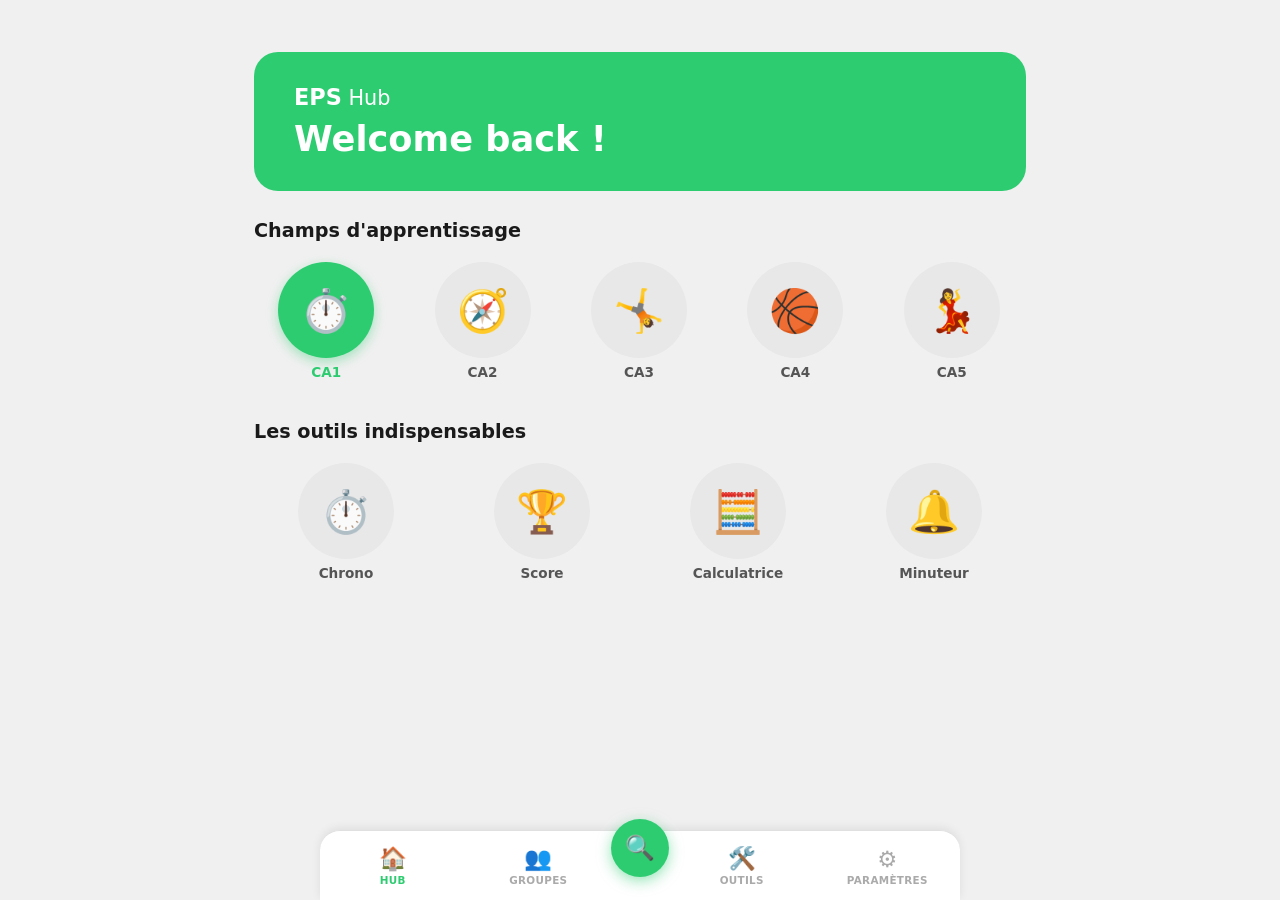
==== index.html @ 7dd991b6 "Update index.html" ====
<!DOCTYPE html>
<html lang="fr">
<head>
  <meta charset="UTF-8" />
  <meta name="viewport" content="width=device-width, initial-scale=1.0" />
  <meta name="theme-color" content="#2ecc71" />
  <title>EPSHub</title>

  <!-- PWA -->
  <link rel="manifest" href="manifest.json" />

  <!-- CSS -->
  <link rel="stylesheet" href="css/reset.css" />
  <link rel="stylesheet" href="css/layout.css" />
  <link rel="stylesheet" href="css/components/hub.css" />
  <link rel="stylesheet" href="css/components/chrono.css" />
  <link rel="stylesheet" href="css/responsive.css" />
</head>
<body>

  <!-- ===== APPLICATION ===== -->
  <div id="app">

    <!-- VUE HUB -->
    <div id="vue-hub" class="vue active">

      <!-- HEADER -->
      <header class="hub-header">
        <div class="hub-header__badge">
          <span class="hub-header__titre">
            <strong>EPS</strong> Hub
          </span>
          <span class="hub-header__message">Welcome back !</span>
        </div>
      </header>

      <!-- SECTION CA -->
      <section class="hub-section">
        <h2 class="hub-section__titre">Champs d'apprentissage</h2>
        <div class="hub-grille" id="grille-ca">
          <!-- Généré par ui.js -->
        </div>
      </section>

      <!-- SECTION OUTILS -->
      <section class="hub-section">
        <h2 class="hub-section__titre">Les outils indispensables</h2>
        <div class="hub-grille" id="grille-outils">
          <!-- Généré par ui.js -->
        </div>
      </section>

    </div><!-- fin vue-hub ✅ hub se ferme ici, proprement-->  

    <!-- VUE RECHERCHE -->
    <div id="vue-recherche" class="vue">
      <div class="recherche-container">
        <input 
          type="search" 
          id="input-recherche" 
          class="recherche-input" 
          placeholder="Rechercher un module..." 
          autocomplete="off"
        />
        <div id="resultats-recherche" class="recherche-resultats"></div>
      </div>
    </div>

    <!-- VUE GROUPES -->
    <div id="vue-groupes" class="vue">
      <p class="vue-placeholder">👥 Groupes — bientôt disponible</p>
    </div>


    <!-- VUE OUTILS -->
    <div id="vue-outils" class="vue">

      <header class="hub-header">
        <div class="hub-header__badge">
          <span class="hub-header__titre">🛠️ <strong>Outils</strong></span>
          <span class="hub-header__message">Outils transversaux</span>
        </div>
      </header>

      <section class="hub-section">
        <div class="hub-grille" id="grille-outils-vue">
          <!-- Généré par ui.js -->
        </div>
      </section>

    </div>


    <!-- VUE PARAMETRES -->
    <div id="vue-parametres" class="vue">
      <p class="vue-placeholder">⚙️ Paramètres — bientôt disponible</p>
    </div>

    <!-- VUE CHRONO ✅ vue indépendante, au même niveau que les autres-->  
    <div id="vue-chrono" class="vue">

      <!-- En-tête -->
      <div class="chrono-header">
        <button class="chrono-header__retour" id="btn-retour-chrono">←</button>
        <h1 class="chrono-header__titre">⏱️ Chronomètre</h1>
      </div>

      <!-- Onglets -->
      <div class="chrono-onglets">
        <button class="chrono-onglet active" data-mode="simple" id="onglet-simple">
          ⏱️ Simple
        </button>
        <button class="chrono-onglet" data-mode="multi" id="onglet-multi">
          👥 Multi
        </button>
      </div>

      <!-- Zone de rendu dynamique -->
      <div id="chrono-contenu"></div>

    </div><!-- fin vue-chrono -->

  </div><!-- fin app -->

  <!-- NAVBAR -->
  <nav class="navbar" id="navbar">
    <button class="navbar__btn active" data-vue="vue-hub">
      <span class="navbar__icone">🏠</span>
      <span class="navbar__label">Hub</span>
    </button>
    <button class="navbar__btn" data-vue="vue-groupes">
      <span class="navbar__icone">👥</span>
      <span class="navbar__label">Groupes</span>
    </button>

    <!-- Bouton central recherche -->
    <button class="navbar__btn navbar__btn--central" data-vue="vue-recherche">
      <span class="navbar__icone-central">🔍</span>
    </button>

    <button class="navbar__btn" data-vue="vue-outils">
      <span class="navbar__icone">🛠️</span>
      <span class="navbar__label">Outils</span>
    </button>
    <button class="navbar__btn" data-vue="vue-parametres">
      <span class="navbar__icone">⚙️</span>
      <span class="navbar__label">Paramètres</span>
    </button>
  </nav>

  <!-- JS -->
  <script src="js/config.js"></script>
  <script src="js/ui.js"></script>
  <script src="js/storage.js"></script>
  <script src="js/modules/outils/chrono/chrono.js"></script>
  <script src="js/modules/outils/chrono/chrono-ui.js"></script>
  <script src="js/modules/outils/chrono/chrono-events.js"></script>
  <script src="js/router.js"></script>
  <script src="js/app.js"></script>

</body>
</html>
---- css/layout.css ----
/* 📄 Fichier : /css/layout.css */
/* 🎯 Rôle : Structure générale de l'application */

/* Conteneur principal */
#app {
  min-height: 100dvh;
  padding-bottom: 80px; /* espace pour la navbar */
  overflow-y: auto;
}

/* ---- Vues ---- */
/* Toutes les vues sont cachées par défaut */
.vue {
  display: none;
  padding: 20px 16px;
  animation: fadeIn 0.2s ease;
}

/* La vue active est visible */
.vue.active {
  display: block;
}

/* Animation d'apparition */
@keyframes fadeIn {
  from { opacity: 0; transform: translateY(6px); }
  to   { opacity: 1; transform: translateY(0); }
}

/* Placeholder des vues non développées */
.vue-placeholder {
  text-align: center;
  color: #999;
  font-size: 1.1rem;
  margin-top: 40px;
}

/* ---- Navbar ---- */
.navbar {
  position: fixed;
  bottom: 0;
  left: 0;
  right: 0;
  height: 70px;
  background: #ffffff;
  border-top: 1px solid #e0e0e0;
  display: flex;
  align-items: center;
  justify-content: space-around;
  z-index: 100;
  box-shadow: 0 -2px 10px rgba(0,0,0,0.08);
}

/* Bouton navbar standard */
.navbar__btn {
  display: flex;
  flex-direction: column;
  align-items: center;
  gap: 2px;
  padding: 6px 12px;
  color: #aaa;
  transition: color 0.2s;
  flex: 1;
}

.navbar__btn.active {
  color: #2ecc71;
}

.navbar__icone {
  font-size: 1.4rem;
}

.navbar__label {
  font-size: 0.65rem;
  font-weight: 600;
  text-transform: uppercase;
  letter-spacing: 0.03em;
}

/* Bouton central surélevé */
.navbar__btn--central {
  position: relative;
  top: -18px;
  background: #2ecc71;
  border-radius: 50%;
  width: 58px;
  height: 58px;
  flex: none;
  box-shadow: 0 4px 14px rgba(46, 204, 113, 0.5);
  display: flex;
  align-items: center;
  justify-content: center;
  transition: transform 0.2s, box-shadow 0.2s;
}

.navbar__btn--central:active {
  transform: scale(0.93);
  box-shadow: 0 2px 8px rgba(46, 204, 113, 0.4);
}

.navbar__icone-central {
  font-size: 1.5rem;
}
---- css/components/hub.css ----
/* 📄 Fichier : /css/components/hub.css */
/* 🎯 Rôle : Styles spécifiques à la vue Hub */

/* ---- Header ---- */
.hub-header {
  margin-bottom: 28px;
}

.hub-header__badge {
  background: #2ecc71;
  border-radius: 20px;
  padding: 22px 24px;
  display: flex;
  flex-direction: column;
  gap: 8px;
}

.hub-header__titre {
  color: #ffffff;
  font-size: 1.3rem;
  font-weight: 500;
}

.hub-header__titre strong {
  font-weight: 800;
  font-size: 1.4rem;
}

.hub-header__message {
  color: #ffffff;
  font-size: 1.7rem;
  font-weight: 700;
}

/* ---- Sections ---- */
.hub-section {
  margin-bottom: 28px;
}

.hub-section__titre {
  font-size: 1rem;
  font-weight: 700;
  color: #1a1a1a;
  margin-bottom: 16px;
}

/* ---- Grille d'icônes ---- */
.hub-grille {
  display: flex;
  gap: 12px;
  flex-wrap: wrap;
}

/* ---- Carte icône ---- */
.hub-carte {
  display: flex;
  flex-direction: column;
  align-items: center;
  gap: 6px;
  cursor: pointer;
  /* 5 par ligne sur mobile : soustrait les 4 gaps de 12px */
  width: calc(20% - 10px);
  min-width: 58px;
  transition: transform 0.15s;
}

.hub-carte:active {
  transform: scale(0.92);
}

/* Cercle icône */
.hub-carte__icone {
  width: 58px;
  height: 58px;
  border-radius: 50%;
  background: #e8e8e8;
  display: flex;
  align-items: center;
  justify-content: center;
  font-size: 1.6rem;
  transition: background 0.2s, transform 0.2s;
}

/* État actif */
.hub-carte--actif .hub-carte__icone {
  background: #2ecc71;
  box-shadow: 0 4px 12px rgba(46, 204, 113, 0.4);
}

/* Label sous l'icône */
.hub-carte__label {
  font-size: 0.7rem;
  font-weight: 600;
  color: #555;
  text-align: center;
  line-height: 1.2;
}

.hub-carte--actif .hub-carte__label {
  color: #2ecc71;
}

/* ---- Grille outils (4 par ligne) ---- */
.hub-grille--outils .hub-carte {
  width: calc(25% - 9px);
}

/* ---- Vue Recherche ---- */
.recherche-container {
  padding-top: 10px;
}

.recherche-input {
  width: 100%;
  padding: 14px 18px;
  border-radius: 14px;
  border: 2px solid #e0e0e0;
  font-size: 1rem;
  background: #fff;
  outline: none;
  transition: border-color 0.2s;
  box-sizing: border-box;
}

.recherche-input:focus {
  border-color: #2ecc71;
}

.recherche-resultats {
  margin-top: 16px;
}

/* ---- Vue placeholder (vues non développées) ---- */
.vue-placeholder {
  text-align: center;
  color: #aaa;
  font-size: 1.1rem;
  margin-top: 60px;
}
---- css/components/chrono.css ----
/* 📄 Fichier : /css/components/chrono.css */
/* 🎯 Rôle : Styles du chronomètre (simple et multi) */

/* ─── Vue chrono ─────────────────────────────────────────────── */
.vue-chrono {
  display: flex;
  flex-direction: column;
  align-items: center;
  padding: 1rem;
  padding-bottom: 100px;
}

/* ─── Mode Simple ────────────────────────────────────────────── */
.chrono-simple {
  width: 100%;
  max-width: 600px;   /* ✅ limite la largeur */
  margin: 0 auto;     /* ✅ centre le bloc */
  display: flex;
  flex-direction: column;
  align-items: center;
  gap: 0.8rem;
}

/* ─── Mode Multi ─────────────────────────────────────────────── */
.chrono-multi {
  width: 100%;
  max-width: 600px;   /* ✅ limite la largeur */
  margin: 0 auto;     /* ✅ centre le bloc */
  display: flex;
  flex-direction: column;
  align-items: center;
  gap: 1rem;
}


/* ─── En-tête avec retour ────────────────────────────────────── */
.chrono-header {
  display: flex;
  align-items: center;
  justify-content: center;
  width: 100%;
  max-width: 600px;
  margin-bottom: 1rem;
  position: relative;
}

.chrono-header__retour {
  position: absolute;
  left: 0;
  background: none;
  border: none;
  font-size: 1.5rem;
  cursor: pointer;
  padding: 0.5rem;
}

.chrono-header__titre {
  font-size: 1.3rem;
  font-weight: 700;
}

/* ─── Onglets ────────────────────────────────────────────────── */
.chrono-onglets {
  display: flex;
  gap: 0.5rem;
  margin-bottom: 1.5rem;
  background: #f0f0f0;
  border-radius: 12px;
  padding: 4px;
}

.chrono-onglet {
  flex: 1;
  padding: 0.6rem 1.2rem;
  border: none;
  border-radius: 10px;
  background: transparent;
  font-size: 1rem;
  font-weight: 600;
  cursor: pointer;
  transition: background 0.2s, color 0.2s;
  color: #666;
}

.chrono-onglet.active {
  background: #fff;
  color: #2ecc71;
  box-shadow: 0 2px 8px rgba(0,0,0,0.1);
}

/* ─── Zone de contenu ────────────────────────────────────────── */
#chrono-contenu {
  width: 100%;
  max-width: 600px;
  display: flex;
  flex-direction: column;
  align-items: center;
}

/* ─── Affichage du temps ─────────────────────────────────────── */
.chrono-affichage {
  font-size: 4rem;
  font-weight: 800;
  letter-spacing: 4px;
  font-family: 'Courier New', monospace;
  color: #1a1a2e;
  margin: 1rem 0;
  text-align: center;
}

/* ─── Boutons génériques ─────────────────────────────────────── */
.chrono-boutons {
  display: flex;
  gap: 0.8rem;
  justify-content: center;
  flex-wrap: wrap;
  margin-bottom: 0.8rem;
}

.chrono-btn {
  padding: 0.9rem 1.6rem;
  border: none;
  border-radius: 14px;
  font-size: 1rem;
  font-weight: 700;
  cursor: pointer;
  transition: transform 0.1s, opacity 0.2s;
}

.chrono-btn:active { transform: scale(0.96); }

.chrono-btn--principal {
  background: #2ecc71;
  color: #fff;
  min-width: 160px;
}

.chrono-btn--pause {
  background: #e67e22;
}

.chrono-btn--secondaire {
  background: #ecf0f1;
  color: #333;
}

.chrono-btn--split {
  background: #3498db;
  color: #fff;
  width: 100%;
  max-width: 340px;
  margin-bottom: 1rem;
}

.chrono-btn--split:disabled {
  opacity: 0.4;
  cursor: not-allowed;
}

/* ─── Liste des splits ───────────────────────────────────────── */
.chrono-splits {
  width: 100%;
  max-width: 340px;
  max-height: 200px;
  overflow-y: auto;
  background: #f8f9fa;
  border-radius: 12px;
  padding: 0.8rem;
}

.chrono-split__item {
  padding: 0.4rem 0.6rem;
  border-bottom: 1px solid #eee;
  font-family: 'Courier New', monospace;
  font-size: 0.95rem;
  color: #333;
}

.chrono-splits__vide {
  color: #aaa;
  font-size: 0.9rem;
  text-align: center;
  margin: 0;
}

/* ─── Mode Multi ─────────────────────────────────────────────── */
.chrono-multi {
  width: 100%;
  display: flex;
  flex-direction: column;
  align-items: center;
  gap: 1rem;
}

.chrono-multi__globaux {
  display: flex;
  gap: 0.5rem;
  flex-wrap: wrap;
  justify-content: center;
}

.chrono-btn--global {
  background: #2c3e50;
  color: #fff;
  font-size: 0.85rem;
  padding: 0.7rem 1rem;
}

.chrono-btn--ajouter {
  background: #ecf0f1;
  color: #2c3e50;
  font-size: 0.9rem;
  border: 2px dashed #bdc3c7;
  width: 100%;
  max-width: 400px;
}

/* ─── Grille des cartes ──────────────────────────────────────── */
.chrono-multi__grille {
  display: grid;
  grid-template-columns: repeat(2, 1fr);
  gap: 0.8rem;
  width: 100%;
  max-width: 600px;
}

/* ─── Carte individuelle ─────────────────────────────────────── */
.chrono-carte {
  background: #fff;
  border-radius: 16px;
  padding: 0.8rem;
  box-shadow: 0 2px 12px rgba(0,0,0,0.08);
  display: flex;
  flex-direction: column;
  align-items: center;
  gap: 0.5rem;
}

.chrono-carte__nom {
  width: 100%;
  text-align: center;
  font-weight: 700;
  font-size: 0.95rem;
  border: none;
  border-bottom: 2px solid #eee;
  background: transparent;
  padding: 0.2rem;
  color: #1a1a2e;
}

.chrono-carte__nom:focus {
  outline: none;
  border-bottom-color: #2ecc71;
}

.chrono-carte__temps {
  font-size: 1.6rem;
  font-weight: 800;
  font-family: 'Courier New', monospace;
  color: #1a1a2e;
  letter-spacing: 2px;
}

.chrono-carte__boutons {
  display: flex;
  gap: 0.3rem;
  flex-wrap: wrap;
  justify-content: center;
}

.chrono-btn--sm {
  padding: 0.5rem 0.7rem;
  font-size: 0.9rem;
  border-radius: 10px;
  background: #ecf0f1;
  color: #333;
  min-width: 40px;
}

.chrono-btn--danger {
  background: #fadbd8;
  color: #c0392b;
}

.chrono-carte__splits {
  width: 100%;
  max-height: 100px;
  overflow-y: auto;
  background: #f8f9fa;
  border-radius: 8px;
  padding: 0.4rem;
}
---- css/responsive.css ----
/* 📄 Fichier : /css/responsive.css */
/* 🎯 Rôle : Adaptations responsive — mobile, tablette, desktop */

/* ---- Base mobile (défaut) ---- */
/* Tout est déjà pensé mobile-first dans layout.css et hub.css */

/* ---- Tablette (600px → 1023px) ---- */
@media (min-width: 600px) {

  /* Contenu principal plus aéré */
  .hub-header__badge {
    padding: 28px 32px;
  }

  .hub-header__message {
    font-size: 2rem;
  }

  /* Icônes CA plus grandes */
  .hub-carte__icone {
    width: 80px;
    height: 80px;
    font-size: 2.2rem;
  }

  .hub-carte__label {
    font-size: 0.78rem;
  }

  /* Sections plus espacées */
  .hub-section__titre {
    font-size: 1.1rem;
    margin-bottom: 20px;
  }
}

/* ---- Desktop (1024px et +) ---- */
@media (min-width: 1024px) {

  /* Fond gris derrière pour effet app */
  body {
    background: #f0f0f0;
  }

  /* Contenu scrollable centré avec max-width généreux */
  #app {
    max-width: 900px;
    margin: 0 auto;
    padding: 32px 48px 120px 48px;
  }

  /* Navbar centrée et limitée */
  .navbar {
    max-width: 900px;
    left: 50%;
    transform: translateX(-50%);
    border-radius: 20px 20px 0 0;
  }

  .hub-header__badge {
    padding: 32px 40px;
    border-radius: 24px;
  }

  .hub-header__message {
    font-size: 2.2rem;
  }

  /* Icônes encore plus grandes sur desktop */
  .hub-carte__icone {
    width: 96px;
    height: 96px;
    font-size: 2.6rem;
  }

  .hub-carte__label {
    font-size: 0.85rem;
  }

  /* Espacement sections */
  .hub-section {
    margin-bottom: 40px;
  }

  .hub-section__titre {
    font-size: 1.2rem;
  }

  /* Hover desktop uniquement */
  .hub-carte:hover .hub-carte__icone {
    background: #d4f5e2;
    transform: translateY(-3px);
  }

  .hub-carte--actif:hover .hub-carte__icone {
    background: #27ae60;
  }
}
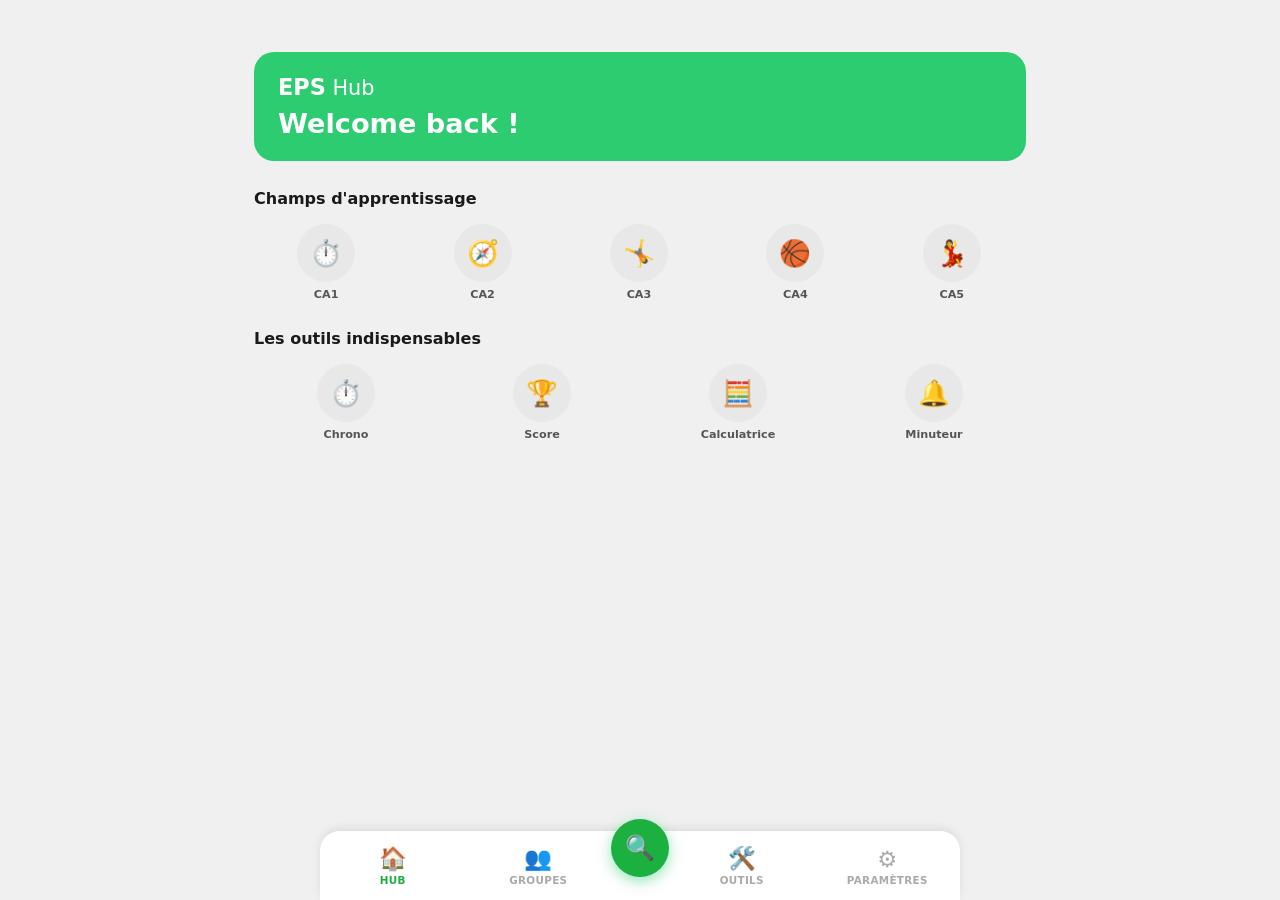
==== commit c0a642c8: "Update index.html" ====
--- a/index.html
+++ b/index.html
@@ -9,32 +9,55 @@
   <!-- PWA -->
   <link rel="manifest" href="manifest.json" />
 
-  <!-- CSS -->
+  <!-- ═══════════════════════════════════════
+       CSS — SOCLE
+  ═══════════════════════════════════════ -->
   <link rel="stylesheet" href="css/reset.css" />
   <link rel="stylesheet" href="css/layout.css" />
+  <link rel="stylesheet" href="css/responsive.css" />
+
+  <!-- ═══════════════════════════════════════
+       CSS — COMPOSANTS PRINCIPAUX
+  ═══════════════════════════════════════ -->
   <link rel="stylesheet" href="css/components/hub.css" />
+
+  <!-- ═══════════════════════════════════════
+       CSS — MODULES OUTILS
+       👉 Ajouter ici le CSS de chaque outil
+  ═══════════════════════════════════════ -->
   <link rel="stylesheet" href="css/components/chrono.css" />
-  <link rel="stylesheet" href="css/responsive.css" />
+  <link rel="stylesheet" href="css/components/scoreboard.css" />
+  <!-- <link rel="stylesheet" href="css/components/minuteur.css" /> -->
+  <!-- <link rel="stylesheet" href="css/components/equipes.css" /> -->
+
+  <!-- ═══════════════════════════════════════
+       CSS — MODULES CA (Champs d'apprentissage)
+       👉 Ajouter ici le CSS de chaque CA
+  ═══════════════════════════════════════ -->
+  <!-- <link rel="stylesheet" href="css/components/natation.css" /> -->
+  <!-- <link rel="stylesheet" href="css/components/escalade.css" /> -->
+
 </head>
 <body>
 
-  <!-- ===== APPLICATION ===== -->
+  <!-- ╔═══════════════════════════════════════╗
+       ║           APPLICATION                 ║
+       ╚═══════════════════════════════════════╝ -->
   <div id="app">
 
-    <!-- VUE HUB -->
+
+    <!-- ━━━━━━━━━━━━━━━━━━━━━━━━━━━━━━━━━━━━━━
+         VUE — HUB (accueil principal)
+    ━━━━━━━━━━━━━━━━━━━━━━━━━━━━━━━━━━━━━━ -->
     <div id="vue-hub" class="vue active">
 
-      <!-- HEADER -->
       <header class="hub-header">
         <div class="hub-header__badge">
-          <span class="hub-header__titre">
-            <strong>EPS</strong> Hub
-          </span>
+          <span class="hub-header__titre"><strong>EPS</strong> Hub</span>
           <span class="hub-header__message">Welcome back !</span>
         </div>
       </header>
 
-      <!-- SECTION CA -->
       <section class="hub-section">
         <h2 class="hub-section__titre">Champs d'apprentissage</h2>
         <div class="hub-grille" id="grille-ca">
@@ -42,7 +65,6 @@
         </div>
       </section>
 
-      <!-- SECTION OUTILS -->
       <section class="hub-section">
         <h2 class="hub-section__titre">Les outils indispensables</h2>
         <div class="hub-grille" id="grille-outils">
@@ -50,29 +72,37 @@
         </div>
       </section>
 
-    </div><!-- fin vue-hub ✅ hub se ferme ici, proprement-->  
-
-    <!-- VUE RECHERCHE -->
+    </div><!-- ━━━ fin vue-hub ━━━ -->
+
+
+    <!-- ━━━━━━━━━━━━━━━━━━━━━━━━━━━━━━━━━━━━━━
+         VUE — NAVBAR : RECHERCHE
+    ━━━━━━━━━━━━━━━━━━━━━━━━━━━━━━━━━━━━━━ -->
     <div id="vue-recherche" class="vue">
       <div class="recherche-container">
-        <input 
-          type="search" 
-          id="input-recherche" 
-          class="recherche-input" 
-          placeholder="Rechercher un module..." 
+        <input
+          type="search"
+          id="input-recherche"
+          class="recherche-input"
+          placeholder="Rechercher un module..."
           autocomplete="off"
         />
         <div id="resultats-recherche" class="recherche-resultats"></div>
       </div>
-    </div>
-
-    <!-- VUE GROUPES -->
+    </div><!-- ━━━ fin vue-recherche ━━━ -->
+
+
+    <!-- ━━━━━━━━━━━━━━━━━━━━━━━━━━━━━━━━━━━━━━
+         VUE — NAVBAR : GROUPES
+    ━━━━━━━━━━━━━━━━━━━━━━━━━━━━━━━━━━━━━━ -->
     <div id="vue-groupes" class="vue">
       <p class="vue-placeholder">👥 Groupes — bientôt disponible</p>
-    </div>
-
-
-    <!-- VUE OUTILS -->
+    </div><!-- ━━━ fin vue-groupes ━━━ -->
+
+
+    <!-- ━━━━━━━━━━━━━━━━━━━━━━━━━━━━━━━━━━━━━━
+         VUE — NAVBAR : OUTILS (liste des outils)
+    ━━━━━━━━━━━━━━━━━━━━━━━━━━━━━━━━━━━━━━ -->
     <div id="vue-outils" class="vue">
 
       <header class="hub-header">
@@ -88,41 +118,98 @@
         </div>
       </section>
 
-    </div>
-
-
-    <!-- VUE PARAMETRES -->
+    </div><!-- ━━━ fin vue-outils ━━━ -->
+
+
+    <!-- ━━━━━━━━━━━━━━━━━━━━━━━━━━━━━━━━━━━━━━
+         VUE — NAVBAR : PARAMÈTRES
+    ━━━━━━━━━━━━━━━━━━━━━━━━━━━━━━━━━━━━━━ -->
     <div id="vue-parametres" class="vue">
       <p class="vue-placeholder">⚙️ Paramètres — bientôt disponible</p>
-    </div>
-
-    <!-- VUE CHRONO ✅ vue indépendante, au même niveau que les autres-->  
+    </div><!-- ━━━ fin vue-parametres ━━━ -->
+
+
+    <!-- ════════════════════════════════════════
+         MODULES — OUTILS
+         👉 Ajouter chaque outil ici
+    ════════════════════════════════════════ -->
+
+    <!-- ┌─────────────────────────────────────┐
+         │  OUTIL : CHRONOMÈTRE               │
+         └─────────────────────────────────────┘ -->
     <div id="vue-chrono" class="vue">
 
-      <!-- En-tête -->
       <div class="chrono-header">
         <button class="chrono-header__retour" id="btn-retour-chrono">←</button>
         <h1 class="chrono-header__titre">⏱️ Chronomètre</h1>
       </div>
 
-      <!-- Onglets -->
       <div class="chrono-onglets">
-        <button class="chrono-onglet active" data-mode="simple" id="onglet-simple">
-          ⏱️ Simple
-        </button>
-        <button class="chrono-onglet" data-mode="multi" id="onglet-multi">
-          👥 Multi
-        </button>
-      </div>
-
-      <!-- Zone de rendu dynamique -->
+        <button class="chrono-onglet active" data-mode="simple" id="onglet-simple">⏱️ Simple</button>
+        <button class="chrono-onglet" data-mode="multi" id="onglet-multi">👥 Multi</button>
+      </div>
+
       <div id="chrono-contenu"></div>
 
-    </div><!-- fin vue-chrono -->
-
-  </div><!-- fin app -->
-
-  <!-- NAVBAR -->
+    </div><!-- ━━━ fin vue-chrono ━━━ -->
+
+
+    <!-- ┌─────────────────────────────────────┐
+         │  OUTIL : SCOREBOARD                │
+         └─────────────────────────────────────┘ -->
+    <div id="vue-scoreboard" class="vue">
+
+      <div class="chrono-header">
+        <button class="chrono-header__retour" id="btn-retour-scoreboard">←</button>
+        <h1 class="chrono-header__titre">🏆 Scoreboard</h1>
+      </div>
+
+      <div id="scoreboard-conteneur"></div>
+
+    </div><!-- ━━━ fin vue-scoreboard ━━━ -->
+
+
+    <!-- ┌─────────────────────────────────────┐
+         │  OUTIL : MINUTEUR (à venir)        │
+         └─────────────────────────────────────┘ -->
+    <!--
+    <div id="vue-minuteur" class="vue">
+      <div id="minuteur-conteneur"></div>
+    </div>
+    -->
+
+
+    <!-- ┌─────────────────────────────────────┐
+         │  OUTIL : ÉQUIPES (à venir)         │
+         └─────────────────────────────────────┘ -->
+    <!--
+    <div id="vue-equipes" class="vue">
+      <div id="equipes-conteneur"></div>
+    </div>
+    -->
+
+
+    <!-- ════════════════════════════════════════
+         MODULES — CHAMPS D'APPRENTISSAGE (CA)
+         👉 Ajouter chaque CA ici
+    ════════════════════════════════════════ -->
+
+    <!-- ┌─────────────────────────────────────┐
+         │  CA1 : NATATION (à venir)          │
+         └─────────────────────────────────────┘ -->
+    <!--
+    <div id="vue-natation" class="vue">
+      <div id="natation-conteneur"></div>
+    </div>
+    -->
+
+
+  </div><!-- ╚═══ fin app ═══╝ -->
+
+
+  <!-- ╔═══════════════════════════════════════╗
+       ║              NAVBAR                   ║
+       ╚═══════════════════════════════════════╝ -->
   <nav class="navbar" id="navbar">
     <button class="navbar__btn active" data-vue="vue-hub">
       <span class="navbar__icone">🏠</span>
@@ -132,12 +219,9 @@
       <span class="navbar__icone">👥</span>
       <span class="navbar__label">Groupes</span>
     </button>
-
-    <!-- Bouton central recherche -->
     <button class="navbar__btn navbar__btn--central" data-vue="vue-recherche">
       <span class="navbar__icone-central">🔍</span>
     </button>
-
     <button class="navbar__btn" data-vue="vue-outils">
       <span class="navbar__icone">🛠️</span>
       <span class="navbar__label">Outils</span>
@@ -148,13 +232,39 @@
     </button>
   </nav>
 
-  <!-- JS -->
+
+  <!-- ╔═══════════════════════════════════════╗
+       ║           SCRIPTS JS                  ║
+       ╚═══════════════════════════════════════╝ -->
+
+  <!-- Socle -->
   <script src="js/config.js"></script>
   <script src="js/ui.js"></script>
   <script src="js/storage.js"></script>
+
+  <!-- ═══════════════════════════════════════
+       MODULES — OUTILS
+       👉 Ajouter les scripts de chaque outil ici
+  ═══════════════════════════════════════ -->
   <script src="js/modules/outils/chrono/chrono.js"></script>
   <script src="js/modules/outils/chrono/chrono-ui.js"></script>
   <script src="js/modules/outils/chrono/chrono-events.js"></script>
+
+  <script src="js/modules/outils/scoreboard/scoreboard.js"></script>
+  <script src="js/modules/outils/scoreboard/scoreboard-ui.js"></script>
+  <script src="js/modules/outils/scoreboard/scoreboard-timer.js"></script>
+  <script src="js/modules/outils/scoreboard/scoreboard-events.js"></script>
+
+  <!-- <script src="js/modules/outils/minuteur/minuteur.js"></script> -->
+  <!-- <script src="js/modules/outils/equipes/equipes.js"></script> -->
+
+  <!-- ═══════════════════════════════════════
+       MODULES — CHAMPS D'APPRENTISSAGE
+       👉 Ajouter les scripts de chaque CA ici
+  ═══════════════════════════════════════ -->
+  <!-- <script src="js/modules/ca1-natation/natation-events.js"></script> -->
+
+  <!-- Routeur & init (toujours en dernier) -->
   <script src="js/router.js"></script>
   <script src="js/app.js"></script>
 
--- a/css/layout.css
+++ b/css/layout.css
@@ -64,7 +64,7 @@
 }
 
 .navbar__btn.active {
-  color: #2ecc71;
+  color: #1cb040ff;
 }
 
 .navbar__icone {
@@ -82,7 +82,7 @@
 .navbar__btn--central {
   position: relative;
   top: -18px;
-  background: #2ecc71;
+  background: #1cb040ff;
   border-radius: 50%;
   width: 58px;
   height: 58px;
--- a/css/components/chrono.css
+++ b/css/components/chrono.css
@@ -90,11 +90,12 @@
 
 /* ─── Zone de contenu ────────────────────────────────────────── */
 #chrono-contenu {
+  display: flex;
+  flex-direction: column;
+  align-items: center;        /* ✅ centre le contenu du chrono uniquement */
   width: 100%;
   max-width: 600px;
-  display: flex;
-  flex-direction: column;
-  align-items: center;
+  margin: 0 auto; 
 }
 
 /* ─── Affichage du temps ─────────────────────────────────────── */
--- a/css/components/scoreboard.css
+++ b/css/components/scoreboard.css
@@ -0,0 +1,308 @@
+/* 📄 Fichier : /css/components/scoreboard.css */
+/* 🎯 Rôle : Styles visuels du module Scoreboard */
+
+/* ═══════════════════════════════════════════
+   CONTENEUR PRINCIPAL
+═══════════════════════════════════════════ */
+.scoreboard-wrapper {
+  display: flex;
+  flex-direction: column;
+  gap: 12px;
+  padding: 12px;
+  max-width: 900px;
+  margin: 0 auto;
+}
+
+/* ═══════════════════════════════════════════
+   BARRE DE CONFIGURATION (mode, sets, chrono)
+═══════════════════════════════════════════ */
+.scoreboard-config {
+  background: #1e1e2e;
+  border-radius: 12px;
+  padding: 12px 16px;
+  display: flex;
+  flex-wrap: wrap;
+  gap: 12px;
+  align-items: center;
+  justify-content: space-between;
+}
+
+.config-groupe {
+  display: flex;
+  flex-direction: column;
+  gap: 6px;
+}
+
+.config-label {
+  font-size: 0.7rem;
+  text-transform: uppercase;
+  letter-spacing: 1px;
+  color: #888;
+}
+
+.config-boutons {
+  display: flex;
+  gap: 6px;
+}
+
+.btn-config {
+  padding: 8px 14px;
+  border: 2px solid #444;
+  border-radius: 8px;
+  background: transparent;
+  color: #ccc;
+  font-size: 0.85rem;
+  font-weight: 600;
+  cursor: pointer;
+  transition: all 0.2s;
+}
+
+.btn-config.actif {
+  background: #4a9eff;
+  border-color: #4a9eff;
+  color: #fff;
+}
+
+.btn-config:hover:not(.actif) {
+  border-color: #666;
+  color: #fff;
+}
+
+/* ═══════════════════════════════════════════
+   CHRONO INTÉGRÉ
+═══════════════════════════════════════════ */
+.scoreboard-chrono {
+  display: flex;
+  align-items: center;
+  gap: 10px;
+  background: #12121f;
+  border-radius: 10px;
+  padding: 8px 14px;
+}
+
+.chrono-affichage {
+  font-size: 1.8rem;
+  font-weight: 700;
+  font-family: 'Courier New', monospace;
+  color: #fff;
+  min-width: 90px;
+  text-align: center;
+}
+
+.chrono-affichage.alerte {
+  color: #ff4444;
+  animation: clignoter 0.5s infinite;
+}
+
+@keyframes clignoter {
+  0%, 100% { opacity: 1; }
+  50% { opacity: 0.3; }
+}
+
+.chrono-input {
+  width: 60px;
+  padding: 6px;
+  border: 2px solid #444;
+  border-radius: 6px;
+  background: #1e1e2e;
+  color: #fff;
+  font-size: 0.9rem;
+  text-align: center;
+}
+
+.btn-chrono {
+  width: 42px;
+  height: 42px;
+  border: none;
+  border-radius: 50%;
+  font-size: 1.1rem;
+  cursor: pointer;
+  display: flex;
+  align-items: center;
+  justify-content: center;
+  transition: transform 0.1s;
+}
+
+.btn-chrono:active { transform: scale(0.9); }
+
+.btn-chrono.play  { background: #22c55e; color: #fff; }
+.btn-chrono.pause { background: #f59e0b; color: #fff; }
+.btn-chrono.reset { background: #ef4444; color: #fff; }
+
+/* ═══════════════════════════════════════════
+   GRILLE DES ÉQUIPES
+═══════════════════════════════════════════ */
+.scoreboard-grille {
+  display: grid;
+  gap: 10px;
+  grid-template-columns: repeat(2, 1fr); /* défaut 2 équipes */
+}
+
+.scoreboard-grille.equipes-3 { grid-template-columns: repeat(3, 1fr); }
+.scoreboard-grille.equipes-4 { grid-template-columns: repeat(2, 1fr); }
+.scoreboard-grille.equipes-5,
+.scoreboard-grille.equipes-6 { grid-template-columns: repeat(3, 1fr); }
+
+/* ═══════════════════════════════════════════
+   CARTE ÉQUIPE
+═══════════════════════════════════════════ */
+.equipe-carte {
+  border-radius: 14px;
+  padding: 14px 10px;
+  display: flex;
+  flex-direction: column;
+  align-items: center;
+  gap: 10px;
+  border: 3px solid transparent;
+  transition: border-color 0.3s;
+}
+
+/* Couleurs des équipes */
+.equipe-carte.bleu   { background: #0a2a4a; border-color: #4a9eff; }
+.equipe-carte.rouge  { background: #3a0a0a; border-color: #ff4444; }
+.equipe-carte.vert   { background: #0a2a0a; border-color: #22c55e; }
+.equipe-carte.jaune  { background: #2a200a; border-color: #f59e0b; }
+.equipe-carte.violet { background: #1a0a3a; border-color: #a855f7; }
+.equipe-carte.orange { background: #2a150a; border-color: #f97316; }
+
+.equipe-nom {
+  font-size: 1rem;
+  font-weight: 700;
+  text-transform: uppercase;
+  letter-spacing: 2px;
+  color: #fff;
+}
+
+.equipe-score {
+  font-size: 4rem;
+  font-weight: 900;
+  color: #fff;
+  line-height: 1;
+  min-width: 80px;
+  text-align: center;
+}
+
+/* ═══════════════════════════════════════════
+   BOUTONS D'ACTION PAR ÉQUIPE
+═══════════════════════════════════════════ */
+.equipe-actions {
+  display: flex;
+  flex-direction: column;
+  gap: 6px;
+  width: 100%;
+}
+
+.actions-ligne {
+  display: flex;
+  gap: 6px;
+  justify-content: center;
+}
+
+.btn-point {
+  flex: 1;
+  max-width: 64px;
+  height: 44px;
+  border: none;
+  border-radius: 10px;
+  font-size: 1rem;
+  font-weight: 700;
+  cursor: pointer;
+  transition: transform 0.1s, opacity 0.2s;
+}
+
+.btn-point:active { transform: scale(0.92); }
+
+.btn-point.moins { background: #ef4444; color: #fff; }
+.btn-point.plus1 { background: #22c55e; color: #fff; }
+.btn-point.plus2 { background: #3b82f6; color: #fff; }
+.btn-point.plus3 { background: #a855f7; color: #fff; }
+
+/* ═══════════════════════════════════════════
+   SETS
+═══════════════════════════════════════════ */
+.equipe-sets {
+  font-size: 0.8rem;
+  color: #aaa;
+  letter-spacing: 1px;
+}
+
+.set-point {
+  display: inline-block;
+  width: 10px;
+  height: 10px;
+  border-radius: 50%;
+  background: #444;
+  margin: 0 2px;
+}
+
+.set-point.gagne { background: #22c55e; }
+
+/* ═══════════════════════════════════════════
+   BARRE DES SETS (résumé)
+═══════════════════════════════════════════ */
+.scoreboard-sets-barre {
+  background: #1e1e2e;
+  border-radius: 10px;
+  padding: 10px 16px;
+  display: flex;
+  flex-wrap: wrap;
+  gap: 10px;
+  justify-content: center;
+  align-items: center;
+}
+
+.set-info {
+  font-size: 0.85rem;
+  color: #ccc;
+  display: flex;
+  align-items: center;
+  gap: 6px;
+}
+
+.set-badge {
+  display: inline-block;
+  width: 24px;
+  height: 24px;
+  border-radius: 50%;
+  font-size: 0.8rem;
+  font-weight: 700;
+  line-height: 24px;
+  text-align: center;
+  color: #fff;
+}
+
+/* ═══════════════════════════════════════════
+   BOUTONS RESET
+═══════════════════════════════════════════ */
+.scoreboard-reset {
+  display: flex;
+  gap: 10px;
+  justify-content: center;
+  flex-wrap: wrap;
+}
+
+.btn-reset {
+  padding: 12px 24px;
+  border: none;
+  border-radius: 10px;
+  font-size: 0.9rem;
+  font-weight: 700;
+  cursor: pointer;
+  transition: opacity 0.2s, transform 0.1s;
+}
+
+.btn-reset:active { transform: scale(0.95); }
+.btn-reset.score { background: #f59e0b; color: #000; }
+.btn-reset.tout  { background: #ef4444; color: #fff; }
+
+/* ═══════════════════════════════════════════
+   RESPONSIVE
+═══════════════════════════════════════════ */
+@media (max-width: 480px) {
+  .equipe-score { font-size: 3rem; }
+  .btn-point    { height: 40px; font-size: 0.9rem; }
+  .scoreboard-grille.equipes-5,
+  .scoreboard-grille.equipes-6 {
+    grid-template-columns: repeat(2, 1fr);
+  }
+}
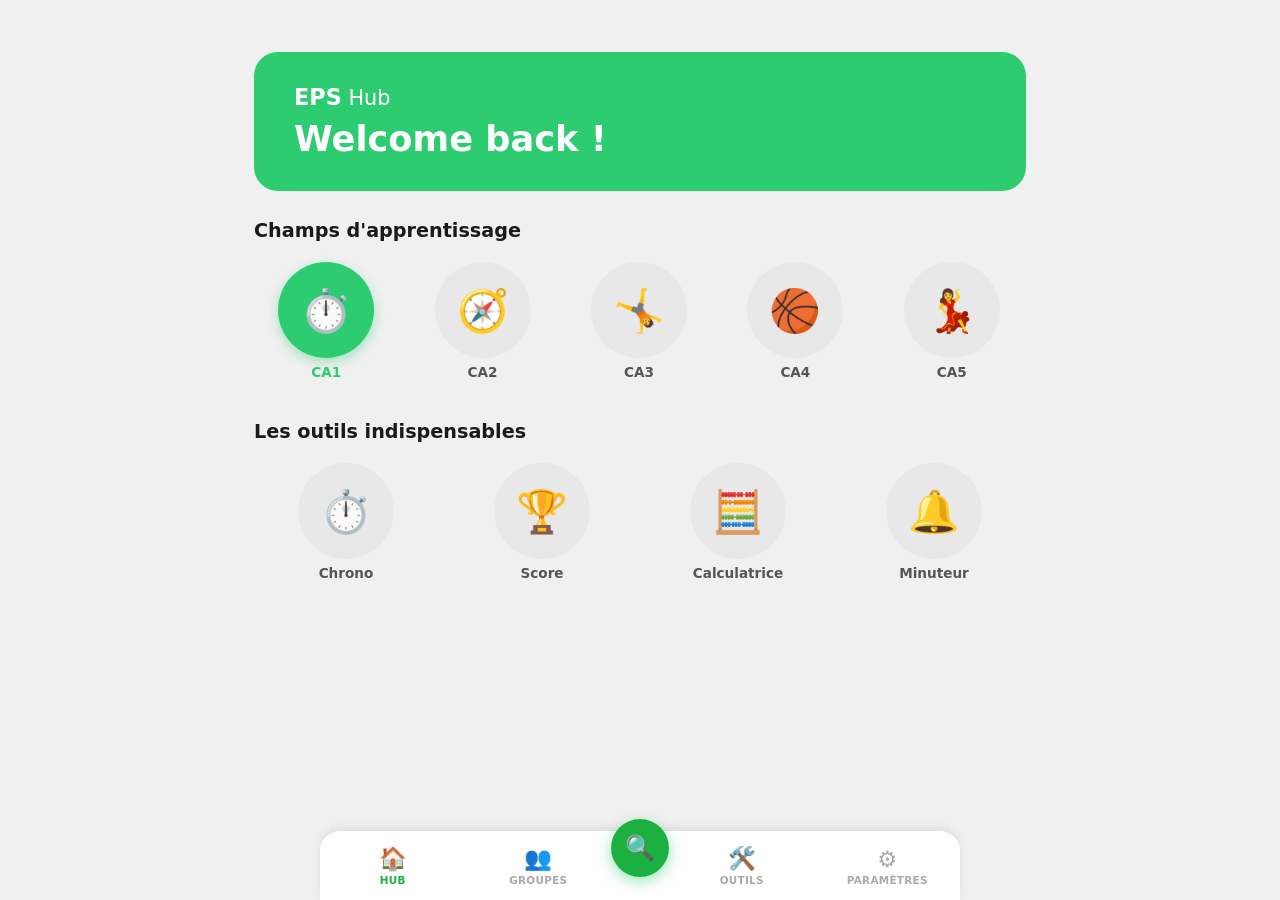
==== commit fca6a9eb: "Module chrono 1.0 Ajout du module chrono" ====
--- a/index.html
+++ b/index.html
@@ -9,51 +9,41 @@
   <!-- PWA -->
   <link rel="manifest" href="manifest.json" />
 
-  <!-- ═══════════════════════════════════════
-       CSS — SOCLE
-  ═══════════════════════════════════════ -->
+  <!-- ============================================================ -->
+  <!-- CSS GLOBAL                                                    -->
+  <!-- ============================================================ -->
   <link rel="stylesheet" href="css/reset.css" />
   <link rel="stylesheet" href="css/layout.css" />
+  <link rel="stylesheet" href="css/components/hub.css" />
   <link rel="stylesheet" href="css/responsive.css" />
 
-  <!-- ═══════════════════════════════════════
-       CSS — COMPOSANTS PRINCIPAUX
-  ═══════════════════════════════════════ -->
-  <link rel="stylesheet" href="css/components/hub.css" />
+  <!-- ============================================================ -->
+  <!-- CSS MODULES — Ajouter ici le CSS de chaque nouveau module    -->
+  <!-- ============================================================ -->
+  <!-- 📌 FORMAT : <link rel="stylesheet" href="css/components/[module].css" /> -->
 
-  <!-- ═══════════════════════════════════════
-       CSS — MODULES OUTILS
-       👉 Ajouter ici le CSS de chaque outil
-  ═══════════════════════════════════════ -->
+  <!-- Outils -->
   <link rel="stylesheet" href="css/components/chrono.css" />
-  <link rel="stylesheet" href="css/components/scoreboard.css" />
-  <!-- <link rel="stylesheet" href="css/components/minuteur.css" /> -->
-  <!-- <link rel="stylesheet" href="css/components/equipes.css" /> -->
 
-  <!-- ═══════════════════════════════════════
-       CSS — MODULES CA (Champs d'apprentissage)
-       👉 Ajouter ici le CSS de chaque CA
-  ═══════════════════════════════════════ -->
-  <!-- <link rel="stylesheet" href="css/components/natation.css" /> -->
-  <!-- <link rel="stylesheet" href="css/components/escalade.css" /> -->
+  <!-- Champs d'apprentissage (à compléter) -->
+  <!-- <link rel="stylesheet" href="css/components/ca1.css" /> -->
 
 </head>
 <body>
 
-  <!-- ╔═══════════════════════════════════════╗
-       ║           APPLICATION                 ║
-       ╚═══════════════════════════════════════╝ -->
+  <!-- ===== APPLICATION ===== -->
   <div id="app">
 
-
-    <!-- ━━━━━━━━━━━━━━━━━━━━━━━━━━━━━━━━━━━━━━
-         VUE — HUB (accueil principal)
-    ━━━━━━━━━━━━━━━━━━━━━━━━━━━━━━━━━━━━━━ -->
+    <!-- ============================================================ -->
+    <!-- VUE HUB — Page d'accueil                                     -->
+    <!-- ============================================================ -->
     <div id="vue-hub" class="vue active">
 
       <header class="hub-header">
         <div class="hub-header__badge">
-          <span class="hub-header__titre"><strong>EPS</strong> Hub</span>
+          <span class="hub-header__titre">
+            <strong>EPS</strong> Hub
+          </span>
           <span class="hub-header__message">Welcome back !</span>
         </div>
       </header>
@@ -72,12 +62,11 @@
         </div>
       </section>
 
-    </div><!-- ━━━ fin vue-hub ━━━ -->
+    </div><!-- fin vue-hub -->
 
-
-    <!-- ━━━━━━━━━━━━━━━━━━━━━━━━━━━━━━━━━━━━━━
-         VUE — NAVBAR : RECHERCHE
-    ━━━━━━━━━━━━━━━━━━━━━━━━━━━━━━━━━━━━━━ -->
+    <!-- ============================================================ -->
+    <!-- VUE RECHERCHE                                                 -->
+    <!-- ============================================================ -->
     <div id="vue-recherche" class="vue">
       <div class="recherche-container">
         <input
@@ -89,127 +78,51 @@
         />
         <div id="resultats-recherche" class="recherche-resultats"></div>
       </div>
-    </div><!-- ━━━ fin vue-recherche ━━━ -->
+    </div>
 
-
-    <!-- ━━━━━━━━━━━━━━━━━━━━━━━━━━━━━━━━━━━━━━
-         VUE — NAVBAR : GROUPES
-    ━━━━━━━━━━━━━━━━━━━━━━━━━━━━━━━━━━━━━━ -->
+    <!-- ============================================================ -->
+    <!-- VUE GROUPES                                                   -->
+    <!-- ============================================================ -->
     <div id="vue-groupes" class="vue">
       <p class="vue-placeholder">👥 Groupes — bientôt disponible</p>
-    </div><!-- ━━━ fin vue-groupes ━━━ -->
+    </div>
 
+    <!-- ============================================================ -->
+    <!-- VUE OUTILS (navbar)                                          -->
+    <!-- ============================================================ -->
+    <div id="vue-outils" class="vue">
+      <p class="vue-placeholder">🛠️ Outils — bientôt disponible</p>
+    </div>
 
-    <!-- ━━━━━━━━━━━━━━━━━━━━━━━━━━━━━━━━━━━━━━
-         VUE — NAVBAR : OUTILS (liste des outils)
-    ━━━━━━━━━━━━━━━━━━━━━━━━━━━━━━━━━━━━━━ -->
-    <div id="vue-outils" class="vue">
-
-      <header class="hub-header">
-        <div class="hub-header__badge">
-          <span class="hub-header__titre">🛠️ <strong>Outils</strong></span>
-          <span class="hub-header__message">Outils transversaux</span>
-        </div>
-      </header>
-
-      <section class="hub-section">
-        <div class="hub-grille" id="grille-outils-vue">
-          <!-- Généré par ui.js -->
-        </div>
-      </section>
-
-    </div><!-- ━━━ fin vue-outils ━━━ -->
-
-
-    <!-- ━━━━━━━━━━━━━━━━━━━━━━━━━━━━━━━━━━━━━━
-         VUE — NAVBAR : PARAMÈTRES
-    ━━━━━━━━━━━━━━━━━━━━━━━━━━━━━━━━━━━━━━ -->
+    <!-- ============================================================ -->
+    <!-- VUE PARAMÈTRES                                               -->
+    <!-- ============================================================ -->
     <div id="vue-parametres" class="vue">
       <p class="vue-placeholder">⚙️ Paramètres — bientôt disponible</p>
-    </div><!-- ━━━ fin vue-parametres ━━━ -->
+    </div>
 
+    <!-- ============================================================ -->
+    <!-- VUES MODULES — Ajouter ici chaque nouvelle vue de module     -->
+    <!-- ============================================================ -->
+    <!-- 📌 FORMAT : <div id="vue-[module]" class="vue"> ... </div>   -->
+    <!-- 📌 L'id doit correspondre à la route dans router.js          -->
 
-    <!-- ════════════════════════════════════════
-         MODULES — OUTILS
-         👉 Ajouter chaque outil ici
-    ════════════════════════════════════════ -->
+    <!-- OUTIL : Chrono -->
+    <div id="vue-chrono" class="vue">
+      <!-- Généré dynamiquement par chrono-ui.js -->
+    </div>
 
-    <!-- ┌─────────────────────────────────────┐
-         │  OUTIL : CHRONOMÈTRE               │
-         └─────────────────────────────────────┘ -->
-    <div id="vue-chrono" class="vue">
+    <!-- OUTIL : Score (à venir) -->
+    <!-- <div id="vue-score" class="vue"></div> -->
 
-      <div class="chrono-header">
-        <button class="chrono-header__retour" id="btn-retour-chrono">←</button>
-        <h1 class="chrono-header__titre">⏱️ Chronomètre</h1>
-      </div>
+    <!-- CA1 (à venir) -->
+    <!-- <div id="vue-ca1" class="vue"></div> -->
 
-      <div class="chrono-onglets">
-        <button class="chrono-onglet active" data-mode="simple" id="onglet-simple">⏱️ Simple</button>
-        <button class="chrono-onglet" data-mode="multi" id="onglet-multi">👥 Multi</button>
-      </div>
+  </div><!-- fin app -->
 
-      <div id="chrono-contenu"></div>
-
-    </div><!-- ━━━ fin vue-chrono ━━━ -->
-
-
-    <!-- ┌─────────────────────────────────────┐
-         │  OUTIL : SCOREBOARD                │
-         └─────────────────────────────────────┘ -->
-    <div id="vue-scoreboard" class="vue">
-
-      <div class="chrono-header">
-        <button class="chrono-header__retour" id="btn-retour-scoreboard">←</button>
-        <h1 class="chrono-header__titre">🏆 Scoreboard</h1>
-      </div>
-
-      <div id="scoreboard-conteneur"></div>
-
-    </div><!-- ━━━ fin vue-scoreboard ━━━ -->
-
-
-    <!-- ┌─────────────────────────────────────┐
-         │  OUTIL : MINUTEUR (à venir)        │
-         └─────────────────────────────────────┘ -->
-    <!--
-    <div id="vue-minuteur" class="vue">
-      <div id="minuteur-conteneur"></div>
-    </div>
-    -->
-
-
-    <!-- ┌─────────────────────────────────────┐
-         │  OUTIL : ÉQUIPES (à venir)         │
-         └─────────────────────────────────────┘ -->
-    <!--
-    <div id="vue-equipes" class="vue">
-      <div id="equipes-conteneur"></div>
-    </div>
-    -->
-
-
-    <!-- ════════════════════════════════════════
-         MODULES — CHAMPS D'APPRENTISSAGE (CA)
-         👉 Ajouter chaque CA ici
-    ════════════════════════════════════════ -->
-
-    <!-- ┌─────────────────────────────────────┐
-         │  CA1 : NATATION (à venir)          │
-         └─────────────────────────────────────┘ -->
-    <!--
-    <div id="vue-natation" class="vue">
-      <div id="natation-conteneur"></div>
-    </div>
-    -->
-
-
-  </div><!-- ╚═══ fin app ═══╝ -->
-
-
-  <!-- ╔═══════════════════════════════════════╗
-       ║              NAVBAR                   ║
-       ╚═══════════════════════════════════════╝ -->
+  <!-- ============================================================ -->
+  <!-- NAVBAR                                                        -->
+  <!-- ============================================================ -->
   <nav class="navbar" id="navbar">
     <button class="navbar__btn active" data-vue="vue-hub">
       <span class="navbar__icone">🏠</span>
@@ -219,9 +132,12 @@
       <span class="navbar__icone">👥</span>
       <span class="navbar__label">Groupes</span>
     </button>
+
+    <!-- Bouton central recherche -->
     <button class="navbar__btn navbar__btn--central" data-vue="vue-recherche">
       <span class="navbar__icone-central">🔍</span>
     </button>
+
     <button class="navbar__btn" data-vue="vue-outils">
       <span class="navbar__icone">🛠️</span>
       <span class="navbar__label">Outils</span>
@@ -232,40 +148,35 @@
     </button>
   </nav>
 
-
-  <!-- ╔═══════════════════════════════════════╗
-       ║           SCRIPTS JS                  ║
-       ╚═══════════════════════════════════════╝ -->
-
-  <!-- Socle -->
+  <!-- ============================================================ -->
+  <!-- JS GLOBAL — Noyau de l'application                           -->
+  <!-- ============================================================ -->
   <script src="js/config.js"></script>
   <script src="js/ui.js"></script>
-  <script src="js/storage.js"></script>
+  <script src="js/router.js"></script>
 
-  <!-- ═══════════════════════════════════════
-       MODULES — OUTILS
-       👉 Ajouter les scripts de chaque outil ici
-  ═══════════════════════════════════════ -->
+  <!-- ============================================================ -->
+  <!-- JS MODULES — Ajouter ici les scripts de chaque nouveau module -->
+  <!-- ============================================================ -->
+  <!-- 📌 Toujours AVANT app.js                                     -->
+  <!-- 📌 Ordre : [module].js → [module]-timer.js →                 -->
+  <!--            [module]-ui.js → [module]-events.js               -->
+
+  <!-- Outil : Chrono -->
   <script src="js/modules/outils/chrono/chrono.js"></script>
+  <script src="js/modules/outils/chrono/chrono-timer.js"></script>
   <script src="js/modules/outils/chrono/chrono-ui.js"></script>
   <script src="js/modules/outils/chrono/chrono-events.js"></script>
 
-  <script src="js/modules/outils/scoreboard/scoreboard.js"></script>
-  <script src="js/modules/outils/scoreboard/scoreboard-ui.js"></script>
-  <script src="js/modules/outils/scoreboard/scoreboard-timer.js"></script>
-  <script src="js/modules/outils/scoreboard/scoreboard-events.js"></script>
+  <!-- Outil : Score (à venir) -->
+  <!-- <script src="js/modules/outils/score/score.js"></script> -->
 
-  <!-- <script src="js/modules/outils/minuteur/minuteur.js"></script> -->
-  <!-- <script src="js/modules/outils/equipes/equipes.js"></script> -->
+  <!-- CA1 (à venir) -->
+  <!-- <script src="js/modules/ca1/ca1.js"></script> -->
 
-  <!-- ═══════════════════════════════════════
-       MODULES — CHAMPS D'APPRENTISSAGE
-       👉 Ajouter les scripts de chaque CA ici
-  ═══════════════════════════════════════ -->
-  <!-- <script src="js/modules/ca1-natation/natation-events.js"></script> -->
-
-  <!-- Routeur & init (toujours en dernier) -->
-  <script src="js/router.js"></script>
+  <!-- ============================================================ -->
+  <!-- JS PRINCIPAL — Toujours en dernier                           -->
+  <!-- ============================================================ -->
   <script src="js/app.js"></script>
 
 </body>
--- a/css/components/chrono.css
+++ b/css/components/chrono.css
@@ -1,294 +1,240 @@
 /* 📄 Fichier : /css/components/chrono.css */
-/* 🎯 Rôle : Styles du chronomètre (simple et multi) */
-
-/* ─── Vue chrono ─────────────────────────────────────────────── */
-.vue-chrono {
-  display: flex;
-  flex-direction: column;
-  align-items: center;
+/* 🎯 Rôle : Styles dédiés au module chrono — mobile first, centré */
+
+/* ============================================================
+   WRAPPER PRINCIPAL
+   ============================================================ */
+
+.chrono-wrapper {
+  display: flex;
+  flex-direction: column;
+  align-items: center;        /* Centrage horizontal */
+  justify-content: flex-start;
+  width: 100%;
+  max-width: 700px;           /* Largeur max confortable */
+  margin: 0 auto;             /* Centrage dans la page */
   padding: 1rem;
-  padding-bottom: 100px;
-}
-
-/* ─── Mode Simple ────────────────────────────────────────────── */
-.chrono-simple {
-  width: 100%;
-  max-width: 600px;   /* ✅ limite la largeur */
-  margin: 0 auto;     /* ✅ centre le bloc */
-  display: flex;
-  flex-direction: column;
-  align-items: center;
-  gap: 0.8rem;
-}
-
-/* ─── Mode Multi ─────────────────────────────────────────────── */
-.chrono-multi {
-  width: 100%;
-  max-width: 600px;   /* ✅ limite la largeur */
-  margin: 0 auto;     /* ✅ centre le bloc */
-  display: flex;
-  flex-direction: column;
-  align-items: center;
-  gap: 1rem;
-}
-
-
-/* ─── En-tête avec retour ────────────────────────────────────── */
-.chrono-header {
-  display: flex;
-  align-items: center;
+  box-sizing: border-box;
+  gap: 1.5rem;
+}
+
+/* ============================================================
+   SÉLECTEUR DE MODE
+   ============================================================ */
+
+.chrono-mode-selector {
+  display: flex;
+  gap: 0.75rem;
+  width: 100%;
   justify-content: center;
-  width: 100%;
-  max-width: 600px;
-  margin-bottom: 1rem;
-  position: relative;
-}
-
-.chrono-header__retour {
-  position: absolute;
-  left: 0;
-  background: none;
-  border: none;
-  font-size: 1.5rem;
-  cursor: pointer;
-  padding: 0.5rem;
-}
-
-.chrono-header__titre {
-  font-size: 1.3rem;
-  font-weight: 700;
-}
-
-/* ─── Onglets ────────────────────────────────────────────────── */
-.chrono-onglets {
-  display: flex;
-  gap: 0.5rem;
-  margin-bottom: 1.5rem;
-  background: #f0f0f0;
-  border-radius: 12px;
-  padding: 4px;
-}
-
-.chrono-onglet {
+}
+
+.chrono-mode-btn {
   flex: 1;
-  padding: 0.6rem 1.2rem;
-  border: none;
-  border-radius: 10px;
-  background: transparent;
+  max-width: 220px;
+  padding: 0.85rem 1rem;
   font-size: 1rem;
   font-weight: 600;
+  border: 2px solid #3b82f6;
+  border-radius: 12px;
+  background: transparent;
+  color: #3b82f6;
   cursor: pointer;
-  transition: background 0.2s, color 0.2s;
-  color: #666;
-}
-
-.chrono-onglet.active {
-  background: #fff;
-  color: #2ecc71;
-  box-shadow: 0 2px 8px rgba(0,0,0,0.1);
-}
-
-/* ─── Zone de contenu ────────────────────────────────────────── */
-#chrono-contenu {
-  display: flex;
-  flex-direction: column;
-  align-items: center;        /* ✅ centre le contenu du chrono uniquement */
-  width: 100%;
-  max-width: 600px;
-  margin: 0 auto; 
-}
-
-/* ─── Affichage du temps ─────────────────────────────────────── */
+  transition: all 0.2s ease;
+}
+
+.chrono-mode-btn.active,
+.chrono-mode-btn:hover {
+  background: #3b82f6;
+  color: #fff;
+}
+
+/* ============================================================
+   ZONE DES CHRONOS
+   ============================================================ */
+
+.chrono-zone {
+  display: flex;
+  flex-direction: column;
+  align-items: center;        /* Chronos centrés */
+  gap: 1.25rem;
+  width: 100%;
+}
+
+/* ============================================================
+   CARTE CHRONO
+   ============================================================ */
+
+.chrono-carte {
+  display: flex;
+  flex-direction: column;
+  align-items: center;
+  width: 100%;
+  max-width: 420px;
+  background: #1e293b;
+  border-radius: 16px;
+  padding: 1.5rem 1rem;
+  box-shadow: 0 4px 20px rgba(0, 0, 0, 0.3);
+  transition: box-shadow 0.2s ease;
+}
+
+.chrono-carte.chrono-actif {
+  box-shadow: 0 4px 24px rgba(59, 130, 246, 0.4);
+  border: 1px solid rgba(59, 130, 246, 0.5);
+}
+
+/* Label */
+.chrono-label {
+  font-size: 1rem;
+  font-weight: 600;
+  color: #94a3b8;
+  margin-bottom: 0.5rem;
+  text-transform: uppercase;
+  letter-spacing: 0.05em;
+}
+
+/* Affichage du temps — grand et lisible terrain */
 .chrono-affichage {
-  font-size: 4rem;
-  font-weight: 800;
-  letter-spacing: 4px;
-  font-family: 'Courier New', monospace;
-  color: #1a1a2e;
-  margin: 1rem 0;
+  font-size: 3.5rem;
+  font-weight: 700;
+  font-variant-numeric: tabular-nums;
+  color: #f1f5f9;
+  letter-spacing: 0.02em;
+  margin-bottom: 1.25rem;
   text-align: center;
 }
 
-/* ─── Boutons génériques ─────────────────────────────────────── */
+/* ============================================================
+   BOUTONS INDIVIDUELS
+   ============================================================ */
+
 .chrono-boutons {
   display: flex;
-  gap: 0.8rem;
+  gap: 0.75rem;
   justify-content: center;
   flex-wrap: wrap;
-  margin-bottom: 0.8rem;
-}
-
-.chrono-btn {
-  padding: 0.9rem 1.6rem;
+}
+
+.btn-chrono {
+  min-width: 64px;
+  min-height: 56px;
+  padding: 0.6rem 1rem;
+  font-size: 1.1rem;
+  font-weight: 700;
   border: none;
-  border-radius: 14px;
-  font-size: 1rem;
+  border-radius: 12px;
+  cursor: pointer;
+  transition: transform 0.1s ease, opacity 0.2s ease;
+  background: #334155;
+  color: #f1f5f9;
+}
+
+.btn-chrono:active {
+  transform: scale(0.95);
+}
+
+/* Démarrer */
+.btn-demarrer {
+  background: #22c55e;
+  color: #fff;
+  min-width: 72px;
+}
+
+.btn-demarrer.en-cours {
+  background: #f59e0b;
+}
+
+/* Lap */
+.btn-lap {
+  background: #3b82f6;
+  color: #fff;
+}
+
+/* Reset */
+.btn-reset {
+  background: #64748b;
+}
+
+/* Supprimer */
+.btn-supprimer {
+  background: #ef4444;
+  color: #fff;
+}
+
+/* ============================================================
+   LISTE DES LAPS
+   ============================================================ */
+
+.chrono-laps {
+  list-style: none;
+  padding: 0;
+  margin: 1rem 0 0;
+  width: 100%;
+  max-height: 160px;
+  overflow-y: auto;
+  display: flex;
+  flex-direction: column;
+  gap: 0.3rem;
+}
+
+.chrono-lap-item {
+  text-align: center;
+  font-size: 0.9rem;
+  color: #94a3b8;
+  padding: 0.3rem 0.5rem;
+  background: #0f172a;
+  border-radius: 8px;
+  font-variant-numeric: tabular-nums;
+}
+
+/* ============================================================
+   CONTRÔLES GLOBAUX (mode multi)
+   ============================================================ */
+
+.chrono-globaux {
+  display: flex;
+  flex-wrap: wrap;
+  gap: 0.75rem;
+  justify-content: center;
+  width: 100%;
+  max-width: 500px;
+}
+
+.btn-global {
+  flex: 1;
+  min-width: 130px;
+  min-height: 56px;
+  padding: 0.75rem 1rem;
+  font-size: 0.95rem;
   font-weight: 700;
+  border: none;
+  border-radius: 12px;
   cursor: pointer;
-  transition: transform 0.1s, opacity 0.2s;
-}
-
-.chrono-btn:active { transform: scale(0.96); }
-
-.chrono-btn--principal {
-  background: #2ecc71;
-  color: #fff;
-  min-width: 160px;
-}
-
-.chrono-btn--pause {
-  background: #e67e22;
-}
-
-.chrono-btn--secondaire {
-  background: #ecf0f1;
-  color: #333;
-}
-
-.chrono-btn--split {
-  background: #3498db;
-  color: #fff;
-  width: 100%;
-  max-width: 340px;
-  margin-bottom: 1rem;
-}
-
-.chrono-btn--split:disabled {
-  opacity: 0.4;
-  cursor: not-allowed;
-}
-
-/* ─── Liste des splits ───────────────────────────────────────── */
-.chrono-splits {
-  width: 100%;
-  max-width: 340px;
-  max-height: 200px;
-  overflow-y: auto;
-  background: #f8f9fa;
-  border-radius: 12px;
-  padding: 0.8rem;
-}
-
-.chrono-split__item {
-  padding: 0.4rem 0.6rem;
-  border-bottom: 1px solid #eee;
-  font-family: 'Courier New', monospace;
-  font-size: 0.95rem;
-  color: #333;
-}
-
-.chrono-splits__vide {
-  color: #aaa;
-  font-size: 0.9rem;
-  text-align: center;
-  margin: 0;
-}
-
-/* ─── Mode Multi ─────────────────────────────────────────────── */
-.chrono-multi {
-  width: 100%;
-  display: flex;
-  flex-direction: column;
-  align-items: center;
-  gap: 1rem;
-}
-
-.chrono-multi__globaux {
-  display: flex;
-  gap: 0.5rem;
-  flex-wrap: wrap;
-  justify-content: center;
-}
-
-.chrono-btn--global {
-  background: #2c3e50;
-  color: #fff;
-  font-size: 0.85rem;
-  padding: 0.7rem 1rem;
-}
-
-.chrono-btn--ajouter {
-  background: #ecf0f1;
-  color: #2c3e50;
-  font-size: 0.9rem;
-  border: 2px dashed #bdc3c7;
-  width: 100%;
-  max-width: 400px;
-}
-
-/* ─── Grille des cartes ──────────────────────────────────────── */
-.chrono-multi__grille {
-  display: grid;
-  grid-template-columns: repeat(2, 1fr);
-  gap: 0.8rem;
-  width: 100%;
-  max-width: 600px;
-}
-
-/* ─── Carte individuelle ─────────────────────────────────────── */
-.chrono-carte {
-  background: #fff;
-  border-radius: 16px;
-  padding: 0.8rem;
-  box-shadow: 0 2px 12px rgba(0,0,0,0.08);
-  display: flex;
-  flex-direction: column;
-  align-items: center;
-  gap: 0.5rem;
-}
-
-.chrono-carte__nom {
-  width: 100%;
-  text-align: center;
-  font-weight: 700;
-  font-size: 0.95rem;
-  border: none;
-  border-bottom: 2px solid #eee;
-  background: transparent;
-  padding: 0.2rem;
-  color: #1a1a2e;
-}
-
-.chrono-carte__nom:focus {
-  outline: none;
-  border-bottom-color: #2ecc71;
-}
-
-.chrono-carte__temps {
-  font-size: 1.6rem;
-  font-weight: 800;
-  font-family: 'Courier New', monospace;
-  color: #1a1a2e;
-  letter-spacing: 2px;
-}
-
-.chrono-carte__boutons {
-  display: flex;
-  gap: 0.3rem;
-  flex-wrap: wrap;
-  justify-content: center;
-}
-
-.chrono-btn--sm {
-  padding: 0.5rem 0.7rem;
-  font-size: 0.9rem;
-  border-radius: 10px;
-  background: #ecf0f1;
-  color: #333;
-  min-width: 40px;
-}
-
-.chrono-btn--danger {
-  background: #fadbd8;
-  color: #c0392b;
-}
-
-.chrono-carte__splits {
-  width: 100%;
-  max-height: 100px;
-  overflow-y: auto;
-  background: #f8f9fa;
-  border-radius: 8px;
-  padding: 0.4rem;
-}
-
+  transition: transform 0.1s ease;
+  color: #fff;
+}
+
+.btn-global:active {
+  transform: scale(0.95);
+}
+
+.btn-demarrer-tous  { background: #22c55e; }
+.btn-pauser-tous    { background: #f59e0b; }
+.btn-reset-tous     { background: #64748b; }
+.btn-ajouter        { background: #8b5cf6; }
+
+/* ============================================================
+   RESPONSIVE — grands écrans (mode multi côte à côte)
+   ============================================================ */
+
+@media (min-width: 600px) {
+  .chrono-zone {
+    flex-direction: row;
+    flex-wrap: wrap;
+    justify-content: center;
+  }
+
+  .chrono-carte {
+    width: calc(50% - 0.75rem);
+  }
+}
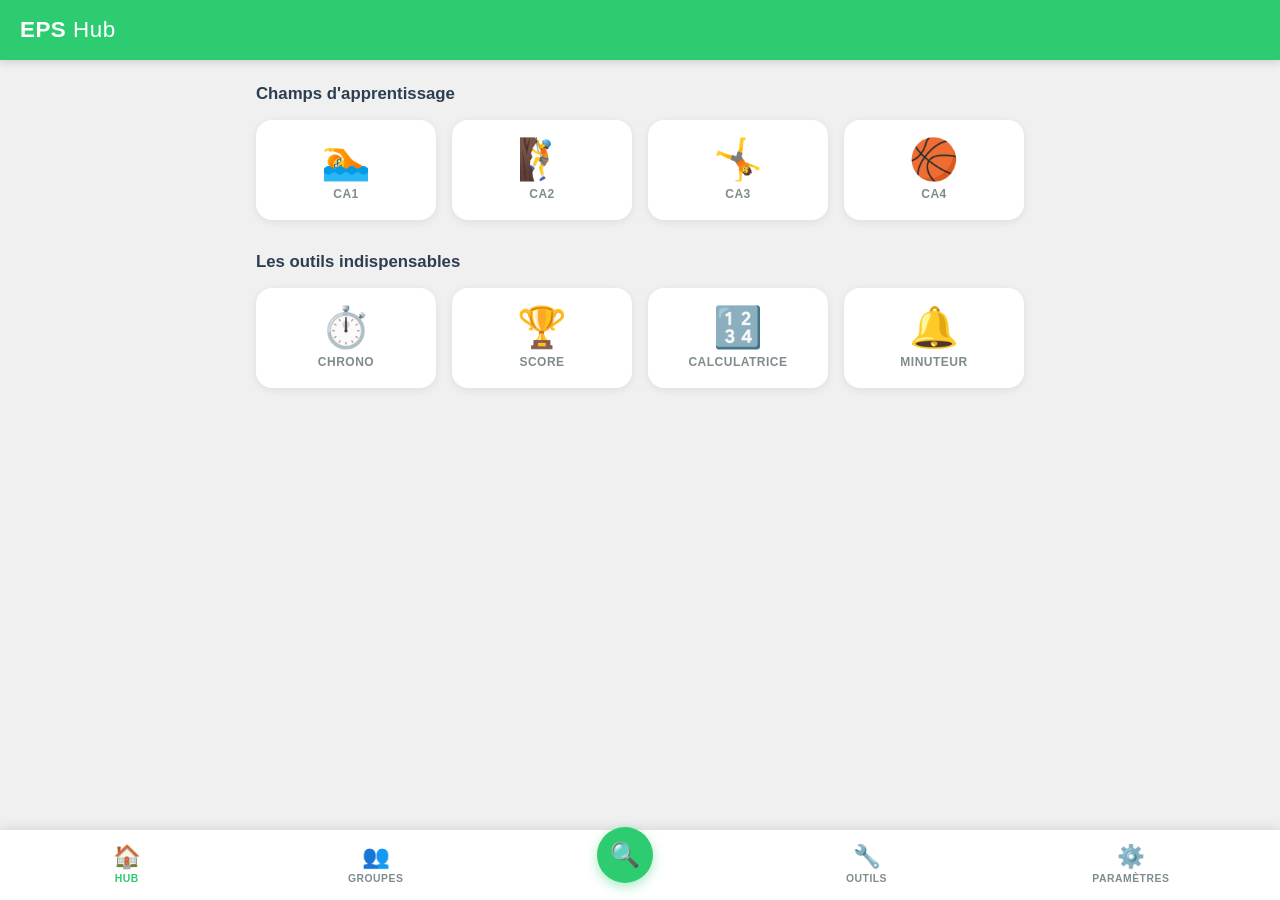
==== commit 7147fb72: "Version HTML 1.0" ====
--- a/index.html
+++ b/index.html
@@ -4,179 +4,54 @@
   <meta charset="UTF-8" />
   <meta name="viewport" content="width=device-width, initial-scale=1.0" />
   <meta name="theme-color" content="#2ecc71" />
-  <title>EPSHub</title>
+  <title>EPS Hub</title>
 
-  <!-- PWA -->
+  <!-- PWA Manifest -->
   <link rel="manifest" href="manifest.json" />
 
-  <!-- ============================================================ -->
-  <!-- CSS GLOBAL                                                    -->
-  <!-- ============================================================ -->
-  <link rel="stylesheet" href="css/reset.css" />
-  <link rel="stylesheet" href="css/layout.css" />
-  <link rel="stylesheet" href="css/components/hub.css" />
-  <link rel="stylesheet" href="css/responsive.css" />
-
-  <!-- ============================================================ -->
-  <!-- CSS MODULES — Ajouter ici le CSS de chaque nouveau module    -->
-  <!-- ============================================================ -->
-  <!-- 📌 FORMAT : <link rel="stylesheet" href="css/components/[module].css" /> -->
-
-  <!-- Outils -->
-  <link rel="stylesheet" href="css/components/chrono.css" />
-
-  <!-- Champs d'apprentissage (à compléter) -->
-  <!-- <link rel="stylesheet" href="css/components/ca1.css" /> -->
-
+  <!-- Styles -->
+  <link rel="stylesheet" href="css/main.css" />
 </head>
 <body>
 
-  <!-- ===== APPLICATION ===== -->
-  <div id="app">
+  <!-- ===== HEADER FIXE ===== -->
+  <header class="app-header">
+    <span class="header-logo"><strong>EPS</strong> Hub</span>
+  </header>
 
-    <!-- ============================================================ -->
-    <!-- VUE HUB — Page d'accueil                                     -->
-    <!-- ============================================================ -->
-    <div id="vue-hub" class="vue active">
+  <!-- ===== ZONE PRINCIPALE (modules injectés ici) ===== -->
+  <main id="app-main" class="app-main">
+    <!-- Le contenu des modules est chargé dynamiquement -->
+  </main>
 
-      <header class="hub-header">
-        <div class="hub-header__badge">
-          <span class="hub-header__titre">
-            <strong>EPS</strong> Hub
-          </span>
-          <span class="hub-header__message">Welcome back !</span>
-        </div>
-      </header>
-
-      <section class="hub-section">
-        <h2 class="hub-section__titre">Champs d'apprentissage</h2>
-        <div class="hub-grille" id="grille-ca">
-          <!-- Généré par ui.js -->
-        </div>
-      </section>
-
-      <section class="hub-section">
-        <h2 class="hub-section__titre">Les outils indispensables</h2>
-        <div class="hub-grille" id="grille-outils">
-          <!-- Généré par ui.js -->
-        </div>
-      </section>
-
-    </div><!-- fin vue-hub -->
-
-    <!-- ============================================================ -->
-    <!-- VUE RECHERCHE                                                 -->
-    <!-- ============================================================ -->
-    <div id="vue-recherche" class="vue">
-      <div class="recherche-container">
-        <input
-          type="search"
-          id="input-recherche"
-          class="recherche-input"
-          placeholder="Rechercher un module..."
-          autocomplete="off"
-        />
-        <div id="resultats-recherche" class="recherche-resultats"></div>
-      </div>
-    </div>
-
-    <!-- ============================================================ -->
-    <!-- VUE GROUPES                                                   -->
-    <!-- ============================================================ -->
-    <div id="vue-groupes" class="vue">
-      <p class="vue-placeholder">👥 Groupes — bientôt disponible</p>
-    </div>
-
-    <!-- ============================================================ -->
-    <!-- VUE OUTILS (navbar)                                          -->
-    <!-- ============================================================ -->
-    <div id="vue-outils" class="vue">
-      <p class="vue-placeholder">🛠️ Outils — bientôt disponible</p>
-    </div>
-
-    <!-- ============================================================ -->
-    <!-- VUE PARAMÈTRES                                               -->
-    <!-- ============================================================ -->
-    <div id="vue-parametres" class="vue">
-      <p class="vue-placeholder">⚙️ Paramètres — bientôt disponible</p>
-    </div>
-
-    <!-- ============================================================ -->
-    <!-- VUES MODULES — Ajouter ici chaque nouvelle vue de module     -->
-    <!-- ============================================================ -->
-    <!-- 📌 FORMAT : <div id="vue-[module]" class="vue"> ... </div>   -->
-    <!-- 📌 L'id doit correspondre à la route dans router.js          -->
-
-    <!-- OUTIL : Chrono -->
-    <div id="vue-chrono" class="vue">
-      <!-- Généré dynamiquement par chrono-ui.js -->
-    </div>
-
-    <!-- OUTIL : Score (à venir) -->
-    <!-- <div id="vue-score" class="vue"></div> -->
-
-    <!-- CA1 (à venir) -->
-    <!-- <div id="vue-ca1" class="vue"></div> -->
-
-  </div><!-- fin app -->
-
-  <!-- ============================================================ -->
-  <!-- NAVBAR                                                        -->
-  <!-- ============================================================ -->
-  <nav class="navbar" id="navbar">
-    <button class="navbar__btn active" data-vue="vue-hub">
-      <span class="navbar__icone">🏠</span>
-      <span class="navbar__label">Hub</span>
+  <!-- ===== BARRE DE NAVIGATION BAS ===== -->
+  <nav class="app-nav">
+    <button class="nav-btn active" data-module="hub">
+      <span class="nav-icon">🏠</span>
+      <span class="nav-label">Hub</span>
     </button>
-    <button class="navbar__btn" data-vue="vue-groupes">
-      <span class="navbar__icone">👥</span>
-      <span class="navbar__label">Groupes</span>
+    <button class="nav-btn" data-module="groupes">
+      <span class="nav-icon">👥</span>
+      <span class="nav-label">Groupes</span>
     </button>
 
     <!-- Bouton central recherche -->
-    <button class="navbar__btn navbar__btn--central" data-vue="vue-recherche">
-      <span class="navbar__icone-central">🔍</span>
+    <button class="nav-btn nav-btn--center" data-module="recherche">
+      <span class="nav-icon">🔍</span>
     </button>
 
-    <button class="navbar__btn" data-vue="vue-outils">
-      <span class="navbar__icone">🛠️</span>
-      <span class="navbar__label">Outils</span>
+    <button class="nav-btn" data-module="outils">
+      <span class="nav-icon">🔧</span>
+      <span class="nav-label">Outils</span>
     </button>
-    <button class="navbar__btn" data-vue="vue-parametres">
-      <span class="navbar__icone">⚙️</span>
-      <span class="navbar__label">Paramètres</span>
+    <button class="nav-btn" data-module="parametres">
+      <span class="nav-icon">⚙️</span>
+      <span class="nav-label">Paramètres</span>
     </button>
   </nav>
 
-  <!-- ============================================================ -->
-  <!-- JS GLOBAL — Noyau de l'application                           -->
-  <!-- ============================================================ -->
-  <script src="js/config.js"></script>
-  <script src="js/ui.js"></script>
+  <!-- Scripts -->
   <script src="js/router.js"></script>
-
-  <!-- ============================================================ -->
-  <!-- JS MODULES — Ajouter ici les scripts de chaque nouveau module -->
-  <!-- ============================================================ -->
-  <!-- 📌 Toujours AVANT app.js                                     -->
-  <!-- 📌 Ordre : [module].js → [module]-timer.js →                 -->
-  <!--            [module]-ui.js → [module]-events.js               -->
-
-  <!-- Outil : Chrono -->
-  <script src="js/modules/outils/chrono/chrono.js"></script>
-  <script src="js/modules/outils/chrono/chrono-timer.js"></script>
-  <script src="js/modules/outils/chrono/chrono-ui.js"></script>
-  <script src="js/modules/outils/chrono/chrono-events.js"></script>
-
-  <!-- Outil : Score (à venir) -->
-  <!-- <script src="js/modules/outils/score/score.js"></script> -->
-
-  <!-- CA1 (à venir) -->
-  <!-- <script src="js/modules/ca1/ca1.js"></script> -->
-
-  <!-- ============================================================ -->
-  <!-- JS PRINCIPAL — Toujours en dernier                           -->
-  <!-- ============================================================ -->
   <script src="js/app.js"></script>
 
 </body>
--- a/css/main.css
+++ b/css/main.css
@@ -0,0 +1,140 @@
+/* 📄 Fichier : /css/main.css */
+/* 🎯 Rôle : Styles globaux — reset, header, navigation, layout */
+
+/* ===== VARIABLES GLOBALES ===== */
+:root {
+  --couleur-principale: #2ecc71;
+  --couleur-principale-fonce: #27ae60;
+  --couleur-fond: #f0f0f0;
+  --couleur-fond-carte: #ffffff;
+  --couleur-texte: #2c3e50;
+  --couleur-texte-leger: #7f8c8d;
+  --hauteur-header: 60px;
+  --hauteur-nav: 70px;
+  --rayon-carte: 16px;
+  --ombre-carte: 0 2px 8px rgba(0,0,0,0.08);
+}
+
+/* ===== RESET ===== */
+*, *::before, *::after {
+  box-sizing: border-box;
+  margin: 0;
+  padding: 0;
+}
+
+body {
+  font-family: -apple-system, BlinkMacSystemFont, 'Segoe UI', sans-serif;
+  background-color: var(--couleur-fond);
+  color: var(--couleur-texte);
+  /* Empêche le scroll horizontal */
+  overflow-x: hidden;
+}
+
+/* ===== HEADER ===== */
+.app-header {
+  position: fixed;
+  top: 0;
+  left: 0;
+  right: 0;
+  height: var(--hauteur-header);
+  background-color: var(--couleur-principale);
+  display: flex;
+  align-items: center;
+  padding: 0 20px;
+  z-index: 100;
+  box-shadow: 0 2px 8px rgba(0,0,0,0.15);
+}
+
+.header-logo {
+  color: white;
+  font-size: 1.4rem;
+  letter-spacing: 0.5px;
+}
+
+.header-logo strong {
+  font-weight: 800;
+}
+
+/* ===== ZONE CONTENU PRINCIPAL ===== */
+.app-main {
+  margin-top: var(--hauteur-header);
+  margin-bottom: var(--hauteur-nav);
+  min-height: calc(100vh - var(--hauteur-header) - var(--hauteur-nav));
+  padding: 24px 16px;
+  overflow-y: auto;
+}
+
+/* ===== BARRE DE NAVIGATION BAS ===== */
+.app-nav {
+  position: fixed;
+  bottom: 0;
+  left: 0;
+  right: 0;
+  height: var(--hauteur-nav);
+  background-color: white;
+  display: flex;
+  align-items: center;
+  justify-content: space-around;
+  z-index: 100;
+  box-shadow: 0 -2px 12px rgba(0,0,0,0.1);
+  padding: 0 8px;
+}
+
+/* Bouton de navigation standard */
+.nav-btn {
+  display: flex;
+  flex-direction: column;
+  align-items: center;
+  justify-content: center;
+  gap: 4px;
+  background: none;
+  border: none;
+  cursor: pointer;
+  padding: 8px 12px;
+  border-radius: 12px;
+  color: var(--couleur-texte-leger);
+  transition: color 0.2s;
+  min-width: 56px;
+}
+
+.nav-btn.active {
+  color: var(--couleur-principale);
+}
+
+.nav-icon {
+  font-size: 1.4rem;
+  line-height: 1;
+}
+
+.nav-label {
+  font-size: 0.65rem;
+  font-weight: 600;
+  text-transform: uppercase;
+  letter-spacing: 0.5px;
+}
+
+/* Bouton central (loupe) */
+.nav-btn--center {
+  background-color: var(--couleur-principale);
+  border-radius: 50%;
+  width: 56px;
+  height: 56px;
+  margin-top: -20px;
+  box-shadow: 0 4px 12px rgba(46,204,113,0.4);
+  color: white;
+}
+
+.nav-btn--center .nav-icon {
+  font-size: 1.5rem;
+}
+
+/* ===== MODULE VIDE / EN CONSTRUCTION ===== */
+.module-vide {
+  display: flex;
+  align-items: center;
+  justify-content: center;
+  height: 200px;
+  text-align: center;
+  color: var(--couleur-texte-leger);
+  font-size: 1rem;
+}
